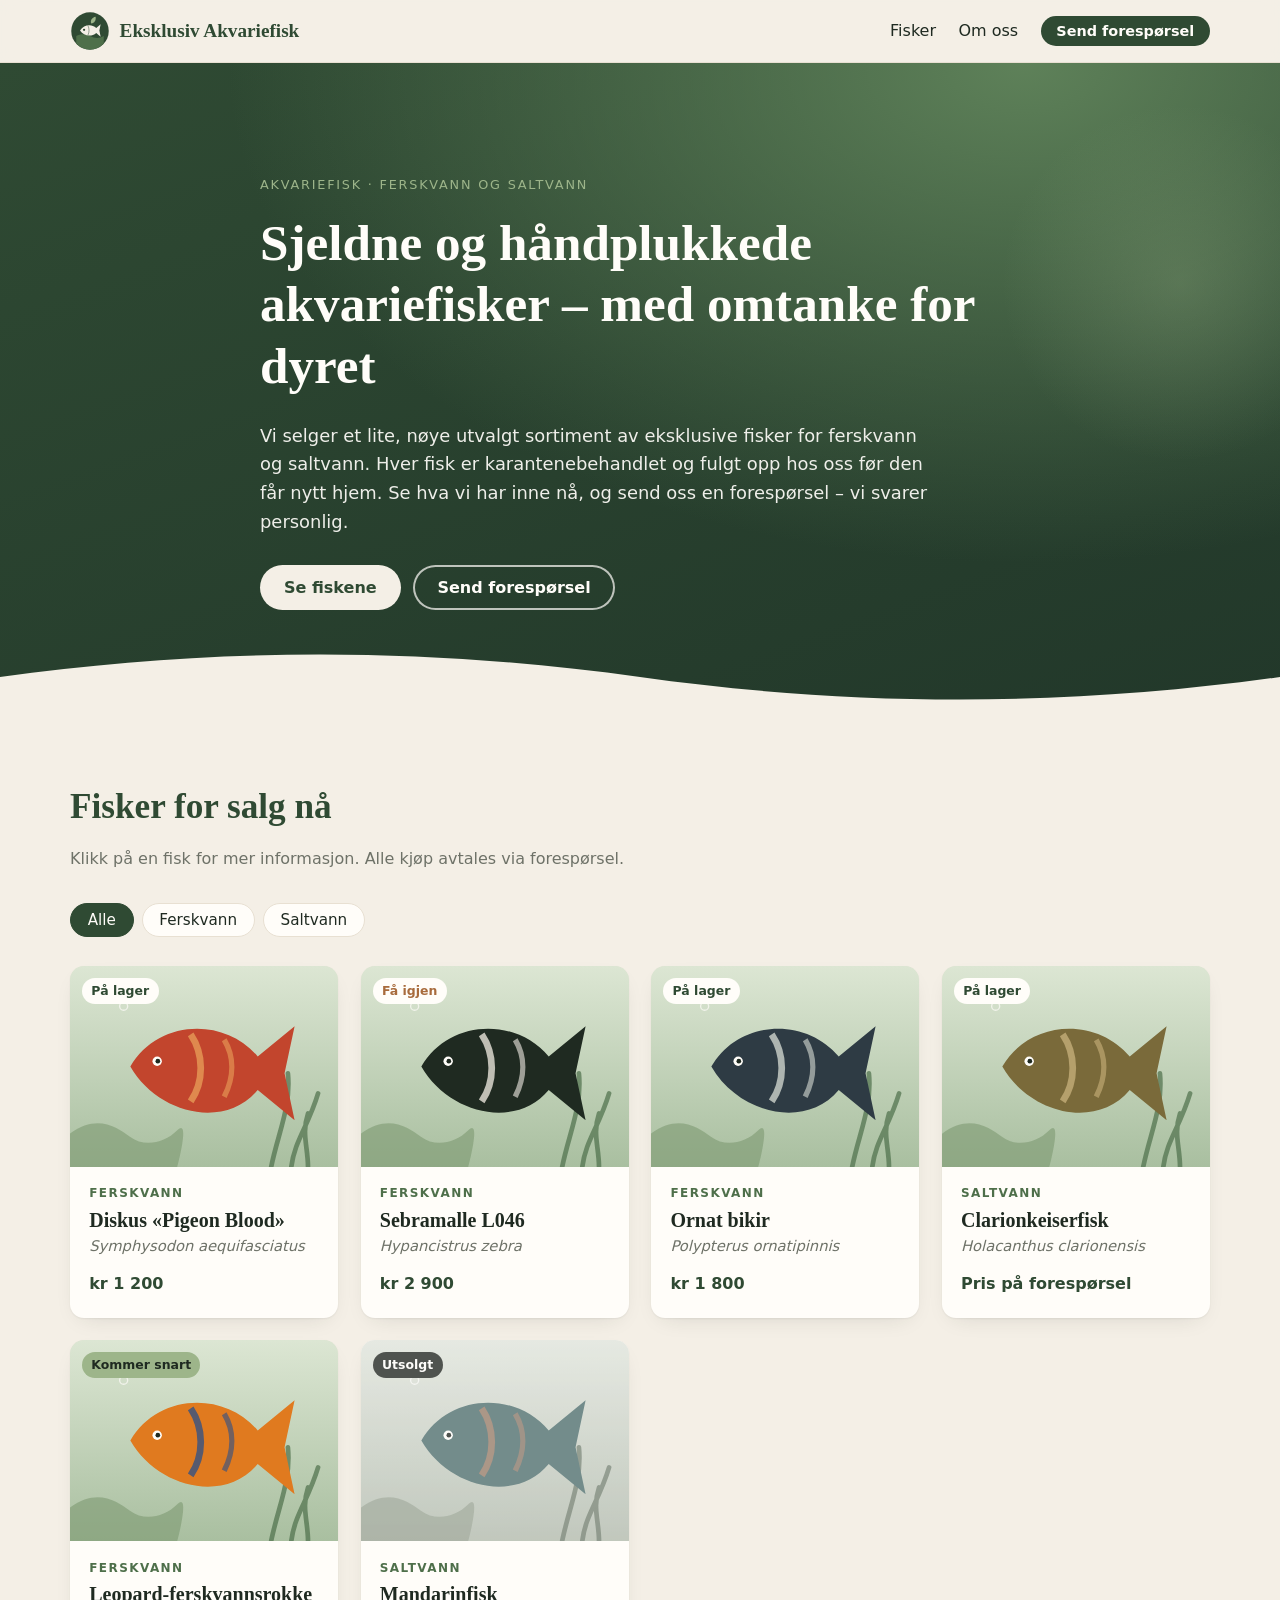
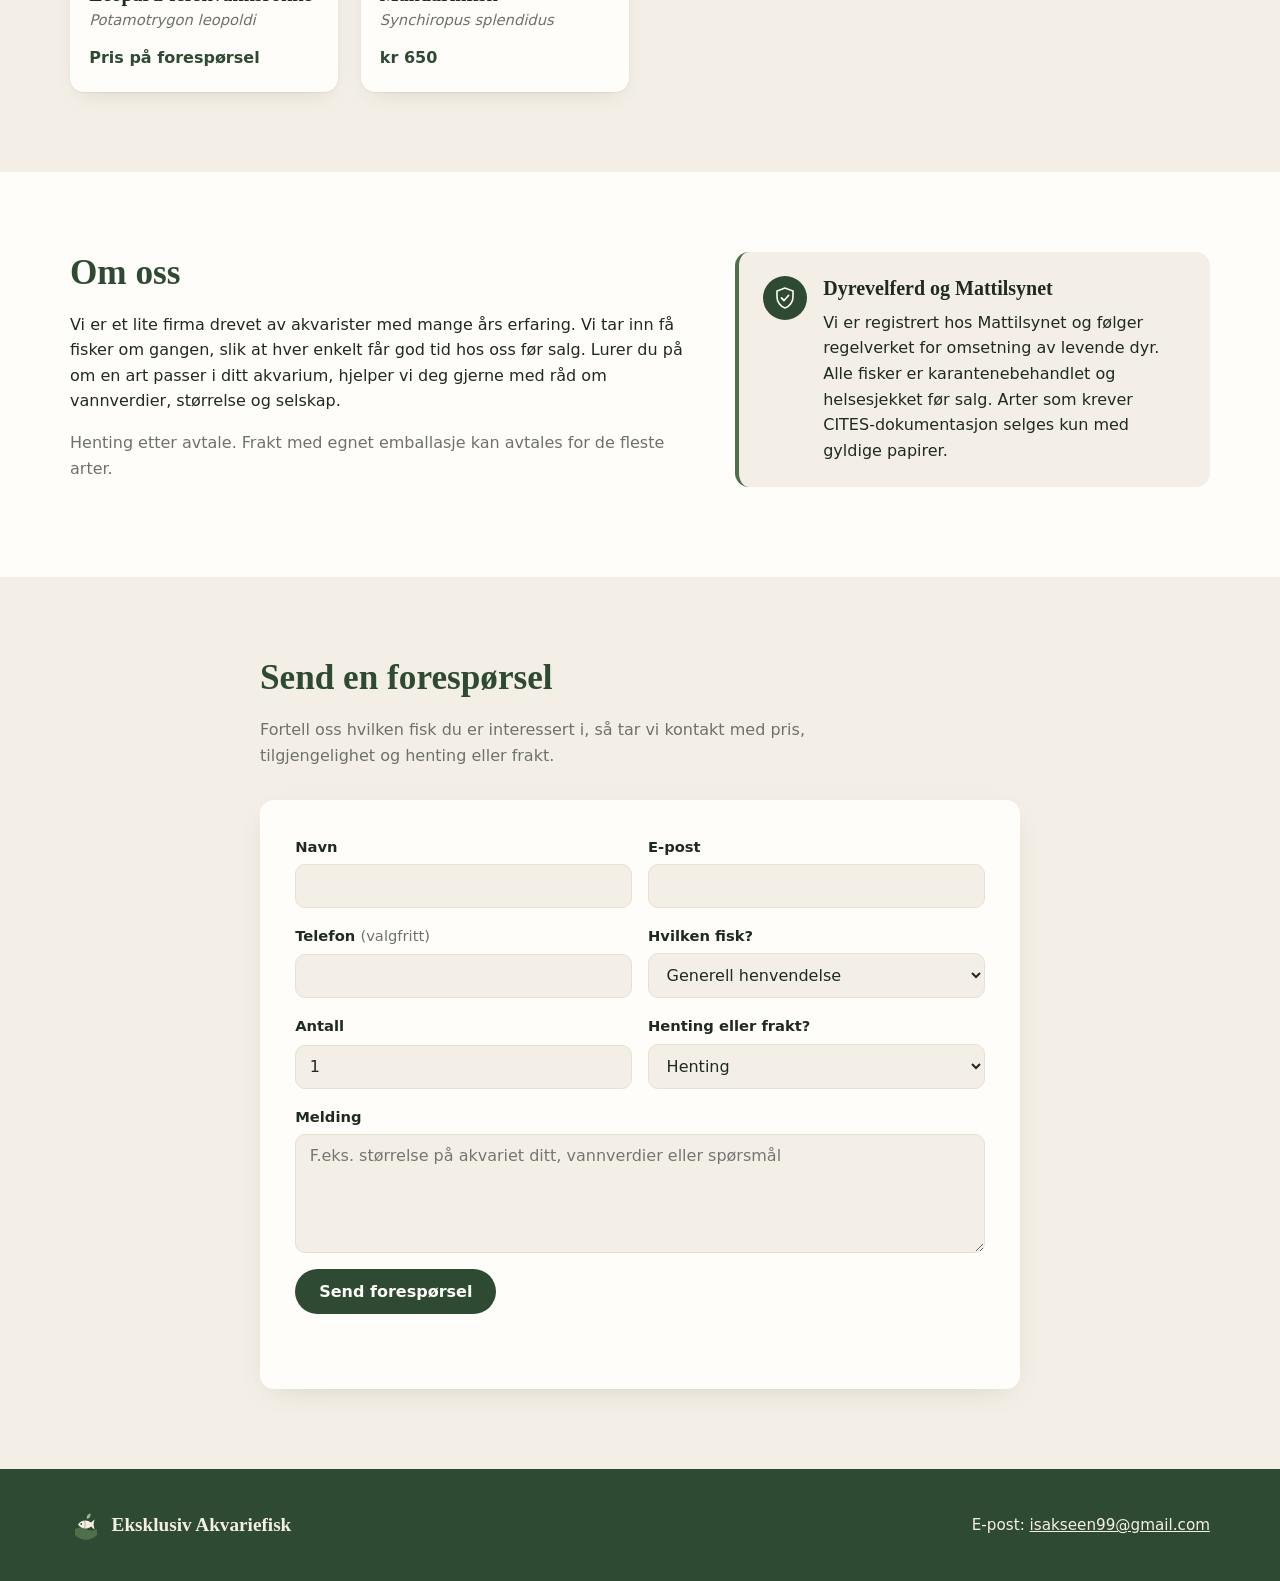
==== index.html @ a2c2660c "Add files via upload" ====
<!DOCTYPE html>
<html lang="nb">
<head>
<meta charset="utf-8">
<meta name="viewport" content="width=device-width, initial-scale=1">
<title>Eksklusiv Akvariefisk</title>
<meta name="description" content="Sjeldne og håndplukkede akvariefisker for ferskvann og saltvann. Send en forespørsel – vi svarer personlig.">
<link rel="icon" href="bilder/logo.svg" type="image/svg+xml">
<link rel="stylesheet" href="css/style.css">
</head>
<body>

<header class="topp">
  <div class="wrap topp-inner">
    <a class="merke" href="#">
      <img src="bilder/logo.svg" alt="" width="40" height="40">
      <span data-felt="butikknavn">Eksklusiv Akvariefisk</span>
    </a>
    <nav class="meny">
      <a href="#fisker">Fisker</a>
      <a href="#om">Om oss</a>
      <a href="#foresporsel" class="knapp knapp-liten"><span class="kun-stor">Send </span>forespørsel</a>
    </nav>
  </div>
</header>

<main>
  <section class="helt">
    <div class="wrap helt-inner">
      <p class="overtittel">Akvariefisk · Ferskvann og saltvann</p>
      <h1 data-felt="slagord">Sjeldne og håndplukkede akvariefisker – med omtanke for dyret</h1>
      <p class="ingress" data-felt="intro"></p>
      <div class="helt-knapper">
        <a href="#fisker" class="knapp">Se fiskene</a>
        <a href="#foresporsel" class="knapp knapp-lys">Send forespørsel</a>
      </div>
    </div>
    <svg class="bolge" viewBox="0 0 1440 80" preserveAspectRatio="none" aria-hidden="true"><path d="M0 40c240-40 480-40 720 0s480 40 720 0v40H0z"/></svg>
  </section>

  <section id="fisker" class="seksjon">
    <div class="wrap">
      <div class="seksjon-hode">
        <h2>Fisker for salg nå</h2>
        <p>Klikk på en fisk for mer informasjon. Alle kjøp avtales via forespørsel.</p>
      </div>
      <div class="filter" id="filter" role="tablist" aria-label="Filtrer etter kategori"></div>
      <div class="rutenett" id="rutenett" aria-live="polite"></div>
      <p class="tomt" id="tomt" hidden>Ingen fisker i denne kategorien akkurat nå. Send oss gjerne en forespørsel om det du ser etter.</p>
    </div>
  </section>

  <section id="om" class="seksjon seksjon-lys">
    <div class="wrap to-kol">
      <div>
        <h2>Om oss</h2>
        <p data-felt="om_oss"></p>
        <p class="levering" data-felt="levering"></p>
      </div>
      <aside class="mattilsynet">
        <div class="mattilsynet-ikon" aria-hidden="true">
          <svg viewBox="0 0 24 24"><path d="M12 2 4 5v6c0 5 3.4 9.4 8 11 4.6-1.6 8-6 8-11V5z" fill="none" stroke="currentColor" stroke-width="1.6"/><path d="m8.5 12 2.5 2.5 4.5-5" fill="none" stroke="currentColor" stroke-width="1.8" stroke-linecap="round"/></svg>
        </div>
        <div>
          <h3>Dyrevelferd og Mattilsynet</h3>
          <p data-felt="mattilsynet"></p>
        </div>
      </aside>
    </div>
  </section>

  <section id="foresporsel" class="seksjon">
    <div class="wrap skjema-wrap">
      <div class="seksjon-hode">
        <h2>Send en forespørsel</h2>
        <p>Fortell oss hvilken fisk du er interessert i, så tar vi kontakt med pris, tilgjengelighet og henting eller frakt.</p>
      </div>

      <form name="foresporsel" method="POST" action="/takk.html" data-netlify="true" netlify-honeypot="bot-felt" id="skjema" class="skjema">
        <input type="hidden" name="form-name" value="foresporsel">
        <p class="skjult"><label>Ikke fyll ut: <input name="bot-felt"></label></p>

        <div class="felt-rad">
          <label>Navn<input name="navn" required autocomplete="name"></label>
          <label>E-post<input type="email" name="epost" required autocomplete="email"></label>
        </div>
        <div class="felt-rad">
          <label><span>Telefon <span class="valgfri">(valgfritt)</span></span><input type="tel" name="telefon" autocomplete="tel"></label>
          <label>Hvilken fisk?
            <select name="fisk" id="fisk-valg">
              <option value="Generell henvendelse">Generell henvendelse</option>
            </select>
          </label>
        </div>
        <div class="felt-rad">
          <label>Antall<input type="number" name="antall" min="1" value="1"></label>
          <label>Henting eller frakt?
            <select name="levering">
              <option>Henting</option>
              <option>Frakt</option>
              <option>Usikker</option>
            </select>
          </label>
        </div>
        <label>Melding<textarea name="melding" rows="5" placeholder="F.eks. størrelse på akvariet ditt, vannverdier eller spørsmål"></textarea></label>
        <button type="submit" class="knapp">Send forespørsel</button>
        <p class="skjema-status" id="skjema-status" role="status"></p>
      </form>
    </div>
  </section>
</main>

<footer class="bunn">
  <div class="wrap bunn-inner">
    <div class="merke merke-bunn">
      <img src="bilder/logo.svg" alt="" width="32" height="32">
      <span data-felt="butikknavn">Eksklusiv Akvariefisk</span>
    </div>
    <ul class="kontakt" id="kontakt"></ul>
  </div>
</footer>

<dialog id="detalj" class="detalj" aria-labelledby="detalj-navn">
  <button class="lukk" id="lukk" aria-label="Lukk">×</button>
  <div class="detalj-bilde" id="detalj-bilde"></div>
  <div class="detalj-tekst">
    <p class="kort-kategori" id="detalj-kategori"></p>
    <h3 id="detalj-navn"></h3>
    <p class="latinsk" id="detalj-latinsk"></p>
    <p id="detalj-beskrivelse"></p>
    <dl class="fakta" id="detalj-fakta"></dl>
    <div class="detalj-bunn">
      <span class="pris" id="detalj-pris"></span>
      <button class="knapp" id="detalj-knapp">Send forespørsel om denne</button>
    </div>
  </div>
</dialog>

<script src="js/app.js"></script>
</body>
</html>
---- css/style.css ----
:root {
  --skog: #2F4A33;
  --mose: #4E6F4A;
  --lav: #9DB58A;
  --sand: #F4EFE6;
  --sand-mork: #E8E0D2;
  --stein: #6E7268;
  --leire: #A86B3C;
  --blekk: #1F2A21;
  --hvit: #FFFDF9;
  --radius: 14px;
  --serif: "Iowan Old Style", "Palatino Linotype", Palatino, Georgia, serif;
  --sans: system-ui, -apple-system, "Segoe UI", Roboto, "Helvetica Neue", Arial, sans-serif;
}

* { box-sizing: border-box; }
html { scroll-behavior: smooth; }
body { margin: 0; font-family: var(--sans); color: var(--blekk); background: var(--sand); line-height: 1.6; }
img { max-width: 100%; display: block; }
h1, h2, h3 { font-family: var(--serif); font-weight: 600; line-height: 1.2; margin: 0 0 .5em; }
h1 { font-size: clamp(2rem, 4.5vw, 3.2rem); }
h2 { font-size: clamp(1.6rem, 3vw, 2.2rem); color: var(--skog); }
h3 { font-size: 1.25rem; }
a { color: var(--skog); }
.wrap { width: min(1140px, 100% - 2.5rem); margin-inline: auto; }

/* Knapper */
.knapp { display: inline-block; background: var(--skog); color: var(--hvit); border: 0; border-radius: 999px; padding: .8em 1.5em; font: 600 1rem var(--sans); text-decoration: none; cursor: pointer; transition: background .2s, transform .2s; }
.knapp:hover { background: var(--mose); transform: translateY(-1px); }
.knapp-lys { background: transparent; color: var(--hvit); box-shadow: inset 0 0 0 2px rgba(255,253,249,.7); }
.knapp-lys:hover { background: rgba(255,255,255,.12); }
.knapp-liten { padding: .5em 1.1em; font-size: .9rem; }

/* Topp */
.topp { position: sticky; top: 0; z-index: 10; background: rgba(244,239,230,.92); backdrop-filter: blur(8px); border-bottom: 1px solid var(--sand-mork); }
.topp-inner { display: flex; align-items: center; justify-content: space-between; gap: 1rem; padding-block: .7rem; }
.merke { display: flex; align-items: center; gap: .6rem; text-decoration: none; font-family: var(--serif); font-size: 1.2rem; font-weight: 600; color: var(--skog); }
.meny { display: flex; align-items: center; gap: 1.4rem; }
.meny a:not(.knapp) { text-decoration: none; color: var(--blekk); font-weight: 500; }
.meny a:not(.knapp):hover { color: var(--mose); }
@media (max-width: 640px) { .meny a:not(.knapp) { display: none; } .merke span { font-size: 1rem; white-space: nowrap; } .meny .knapp { white-space: nowrap; } .kun-stor { display: none; } .meny .knapp::first-letter { text-transform: uppercase; } }
@media (max-width: 380px) { .merke img { width: 32px; height: 32px; } .merke span { font-size: .92rem; } }

/* Helt */
.helt { position: relative; background: radial-gradient(ellipse at 80% 0%, #5E8159 0%, transparent 55%), linear-gradient(160deg, var(--skog), #22382A); color: var(--hvit); padding: clamp(4rem, 10vw, 7rem) 0 6rem; overflow: hidden; }
.helt::after { content: ""; position: absolute; right: -80px; top: 40px; width: 360px; height: 360px; border-radius: 50%; background: radial-gradient(circle, rgba(157,181,138,.25), transparent 70%); }
.helt-inner { position: relative; z-index: 1; max-width: 760px; }
.overtittel { text-transform: uppercase; letter-spacing: .14em; font-size: .8rem; color: var(--lav); margin: 0 0 1rem; }
.ingress { font-size: 1.12rem; opacity: .92; max-width: 60ch; }
.helt-knapper { display: flex; flex-wrap: wrap; gap: .8rem; margin-top: 1.8rem; }
.helt .knapp:not(.knapp-lys) { background: var(--sand); color: var(--skog); }
.helt .knapp:not(.knapp-lys):hover { background: var(--hvit); }
.bolge { position: absolute; bottom: -1px; left: 0; width: 100%; height: 60px; fill: var(--sand); }

/* Seksjoner */
.seksjon { padding: clamp(3rem, 7vw, 5rem) 0; }
.seksjon-lys { background: var(--hvit); }
.seksjon-hode { max-width: 640px; margin-bottom: 2rem; }
.seksjon-hode p { color: var(--stein); margin: 0; }

/* Filter */
.filter { display: flex; flex-wrap: wrap; gap: .5rem; margin-bottom: 1.8rem; }
.filter button { border: 1px solid var(--sand-mork); background: var(--hvit); color: var(--blekk); padding: .45em 1.1em; border-radius: 999px; font: 500 .95rem var(--sans); cursor: pointer; }
.filter button[aria-selected="true"] { background: var(--skog); color: var(--hvit); border-color: var(--skog); }

/* Kort */
.rutenett { display: grid; grid-template-columns: repeat(auto-fill, minmax(260px, 1fr)); gap: 1.4rem; }
.kort { background: var(--hvit); border-radius: var(--radius); overflow: hidden; box-shadow: 0 1px 2px rgba(31,42,33,.06), 0 8px 24px -12px rgba(31,42,33,.18); cursor: pointer; display: flex; flex-direction: column; transition: transform .2s, box-shadow .2s; text-align: left; border: 0; padding: 0; font: inherit; color: inherit; }
.kort:hover, .kort:focus-visible { transform: translateY(-3px); box-shadow: 0 2px 4px rgba(31,42,33,.08), 0 16px 32px -14px rgba(31,42,33,.28); }
.kort:focus-visible { outline: 3px solid var(--lav); }
.kort-bilde { position: relative; aspect-ratio: 4/3; background: var(--sand-mork); overflow: hidden; }
.kort-bilde img, .kort-bilde svg { width: 100%; height: 100%; object-fit: cover; }
.status { position: absolute; top: .75rem; left: .75rem; background: var(--hvit); color: var(--skog); font-size: .78rem; font-weight: 600; padding: .25em .75em; border-radius: 999px; }
.status-fa { color: var(--leire); }
.status-utsolgt { background: var(--blekk); color: var(--hvit); }
.status-kommer { background: var(--lav); color: var(--blekk); }
.kort-tekst { padding: 1.1rem 1.2rem 1.3rem; display: flex; flex-direction: column; gap: .15rem; flex: 1; }
.kort-kategori { font-size: .75rem; text-transform: uppercase; letter-spacing: .12em; color: var(--mose); margin: 0; font-weight: 600; }
.kort h3 { margin: .1rem 0 0; }
.latinsk { font-style: italic; color: var(--stein); margin: 0; font-size: .92rem; }
.pris { font-weight: 700; color: var(--skog); margin-top: auto; padding-top: .7rem; }
.kort.utsolgt .kort-bilde { filter: grayscale(.6); opacity: .8; }
.tomt { color: var(--stein); }

/* Om */
.to-kol { display: grid; grid-template-columns: 1.3fr 1fr; gap: 3rem; align-items: start; }
@media (max-width: 800px) { .to-kol { grid-template-columns: 1fr; gap: 2rem; } }
.levering { color: var(--stein); }
.mattilsynet { display: flex; gap: 1rem; background: var(--sand); border-radius: var(--radius); padding: 1.5rem; border-left: 4px solid var(--mose); }
.mattilsynet-ikon { flex: none; width: 44px; height: 44px; border-radius: 50%; background: var(--skog); color: var(--hvit); display: grid; place-items: center; }
.mattilsynet-ikon svg { width: 24px; height: 24px; }
.mattilsynet p { margin: 0; }

/* Skjema */
.skjema-wrap { max-width: 760px; }
.skjema { background: var(--hvit); padding: clamp(1.4rem, 4vw, 2.2rem); border-radius: var(--radius); box-shadow: 0 8px 30px -16px rgba(31,42,33,.25); display: grid; gap: 1rem; }
.felt-rad { display: grid; grid-template-columns: 1fr 1fr; gap: 1rem; }
@media (max-width: 600px) { .felt-rad { grid-template-columns: 1fr; } }
.skjema label { display: grid; gap: .35rem; font-weight: 600; font-size: .92rem; }
.valgfri { font-weight: 400; color: var(--stein); }
.skjema input, .skjema select, .skjema textarea { font: 400 1rem var(--sans); padding: .7em .85em; border: 1px solid var(--sand-mork); border-radius: 10px; background: var(--sand); color: var(--blekk); width: 100%; }
.skjema input:focus, .skjema select:focus, .skjema textarea:focus { outline: 2px solid var(--lav); border-color: var(--mose); background: var(--hvit); }
.skjema .knapp { justify-self: start; }
.skjema-status { margin: 0; font-weight: 600; min-height: 1.5em; }
.skjema-status.ok { color: var(--mose); }
.skjema-status.feil { color: #A33A2A; }
.skjult { position: absolute; left: -9999px; }

/* Bunn */
.bunn { background: var(--skog); color: var(--sand); padding: 2.5rem 0; }
.bunn-inner { display: flex; flex-wrap: wrap; justify-content: space-between; gap: 1.5rem; align-items: center; }
.merke-bunn { color: var(--sand); }
.kontakt { list-style: none; margin: 0; padding: 0; display: flex; flex-wrap: wrap; gap: .4rem 1.6rem; font-size: .95rem; }
.kontakt a { color: var(--sand); }

/* Detalj */
.detalj { border: 0; border-radius: var(--radius); padding: 0; width: min(860px, 100% - 2rem); max-height: 90vh; background: var(--hvit); color: var(--blekk); box-shadow: 0 30px 80px -20px rgba(0,0,0,.45); }
.detalj[open] { display: grid; grid-template-columns: 1fr 1fr; }
.detalj::backdrop { background: rgba(31,42,33,.55); backdrop-filter: blur(3px); }
@media (max-width: 720px) { .detalj[open] { grid-template-columns: 1fr; overflow-y: auto; } }
.detalj-bilde { background: linear-gradient(#DCE6D3, #A9BFA0); min-height: 280px; display: flex; align-items: center; }
.detalj-bilde img, .detalj-bilde svg { width: 100%; height: 100%; object-fit: cover; }
.detalj-tekst { padding: 2rem 1.8rem; overflow-y: auto; }
.lukk { position: absolute; top: .6rem; right: .8rem; background: var(--hvit); border: 0; width: 36px; height: 36px; border-radius: 50%; font-size: 1.5rem; line-height: 1; cursor: pointer; color: var(--blekk); z-index: 2; box-shadow: 0 2px 8px rgba(0,0,0,.15); }
.fakta { display: grid; grid-template-columns: auto 1fr; gap: .35rem 1rem; margin: 1.2rem 0; font-size: .95rem; }
.fakta dt { color: var(--stein); }
.fakta dd { margin: 0; font-weight: 500; }
.detalj-bunn { display: flex; flex-wrap: wrap; align-items: center; justify-content: space-between; gap: 1rem; border-top: 1px solid var(--sand-mork); padding-top: 1.2rem; }
.detalj-bunn .pris { padding: 0; font-size: 1.2rem; }
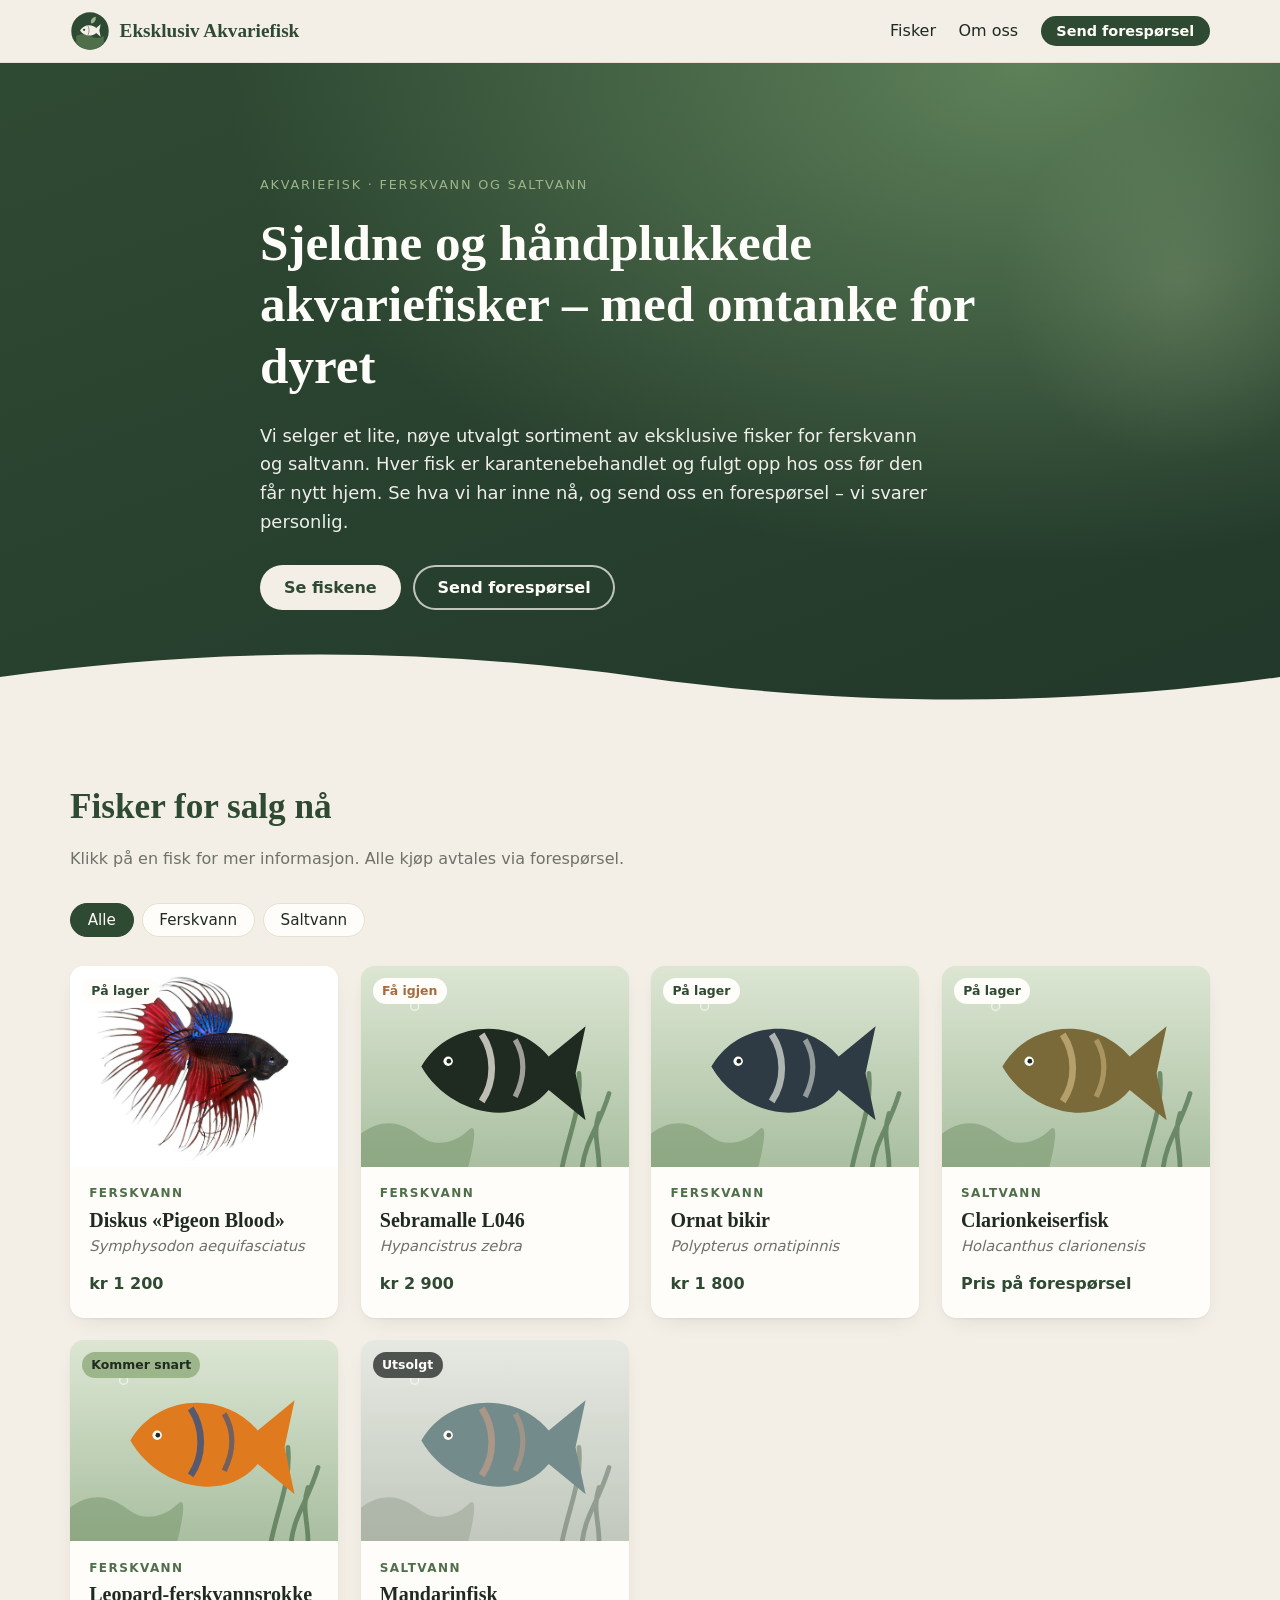
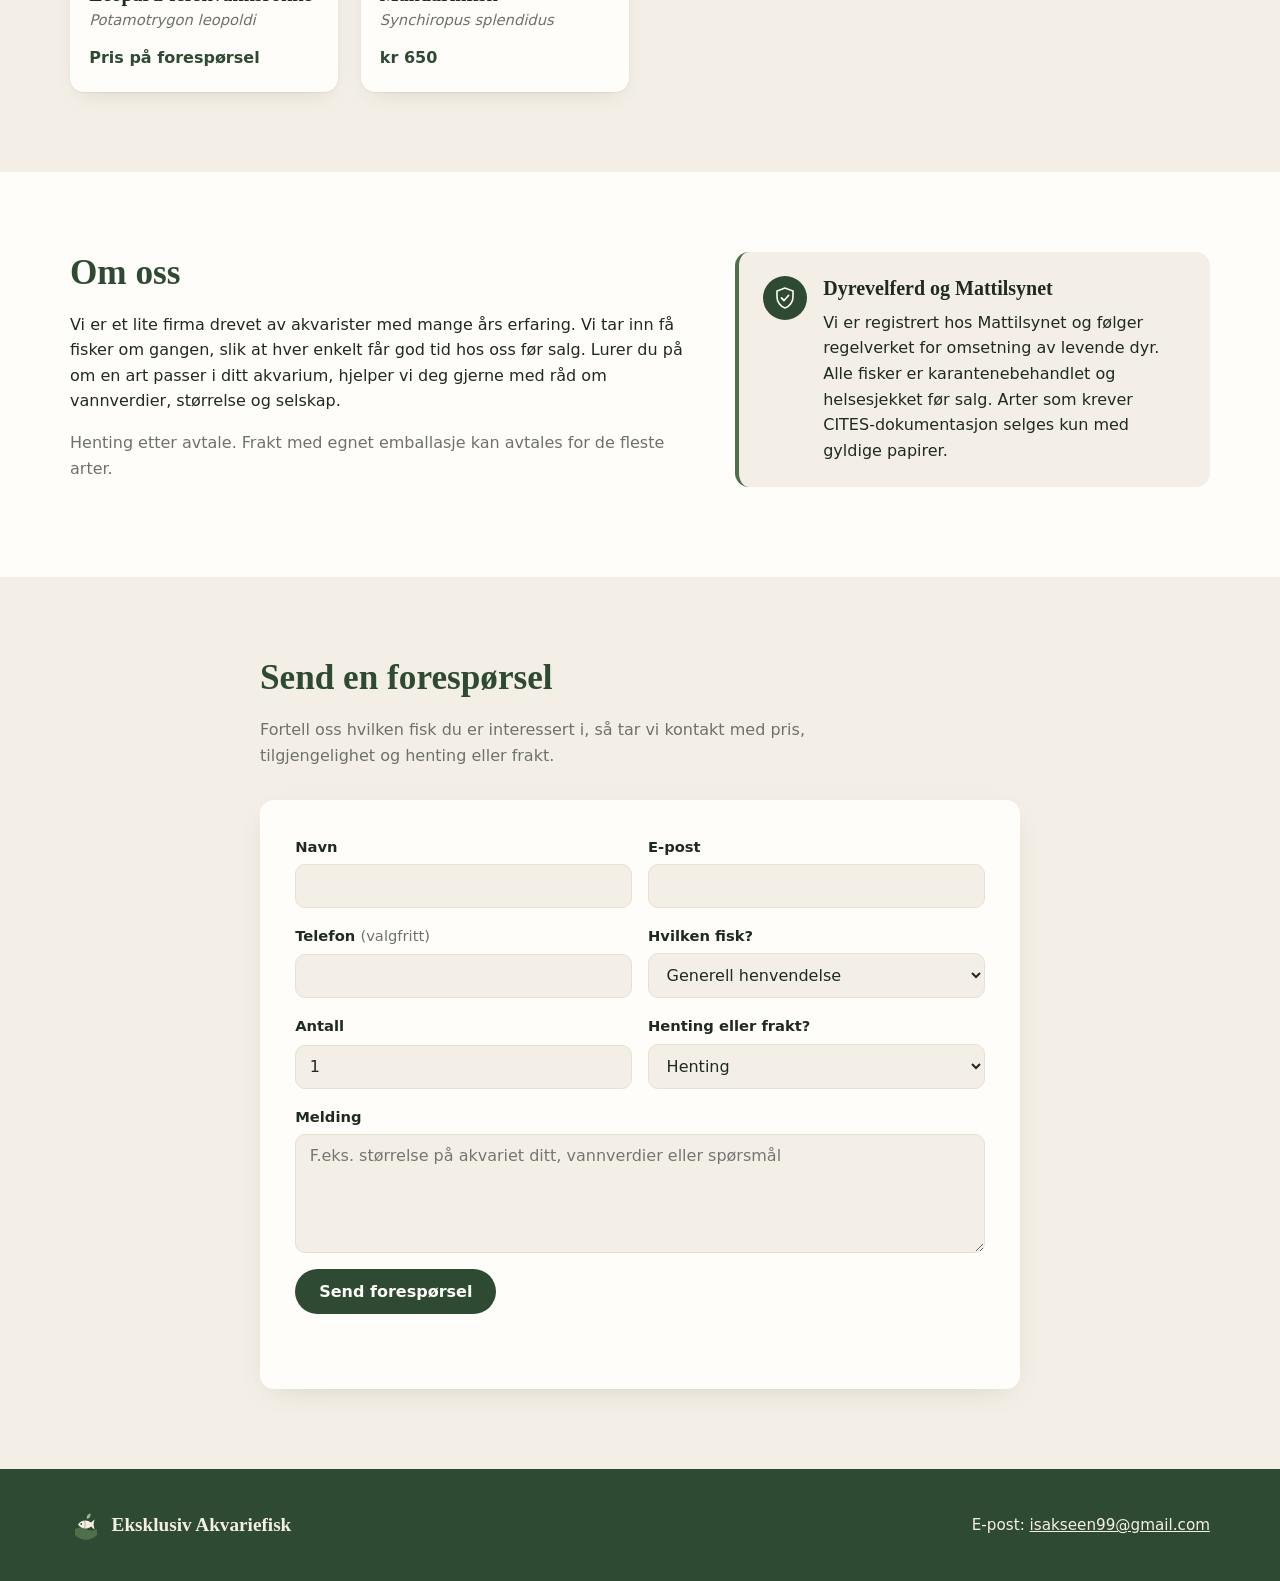
==== commit 65040560: "Add files via upload" ====
--- a/index.html
+++ b/index.html
@@ -3,7 +3,7 @@
 <head>
 <meta charset="utf-8">
 <meta name="viewport" content="width=device-width, initial-scale=1">
-<title>Eksklusiv Akvariefisk</title>
+<title>FINORA – eksklusive akvariefisker</title>
 <meta name="description" content="Sjeldne og håndplukkede akvariefisker for ferskvann og saltvann. Send en forespørsel – vi svarer personlig.">
 <link rel="icon" href="bilder/logo.svg" type="image/svg+xml">
 <link rel="stylesheet" href="css/style.css">
@@ -14,7 +14,7 @@
   <div class="wrap topp-inner">
     <a class="merke" href="#">
       <img src="bilder/logo.svg" alt="" width="40" height="40">
-      <span data-felt="butikknavn">Eksklusiv Akvariefisk</span>
+      <span data-felt="butikknavn">FINORA</span>
     </a>
     <nav class="meny">
       <a href="#fisker">Fisker</a>
@@ -114,7 +114,7 @@
   <div class="wrap bunn-inner">
     <div class="merke merke-bunn">
       <img src="bilder/logo.svg" alt="" width="32" height="32">
-      <span data-felt="butikknavn">Eksklusiv Akvariefisk</span>
+      <span data-felt="butikknavn">FINORA</span>
     </div>
     <ul class="kontakt" id="kontakt"></ul>
   </div>
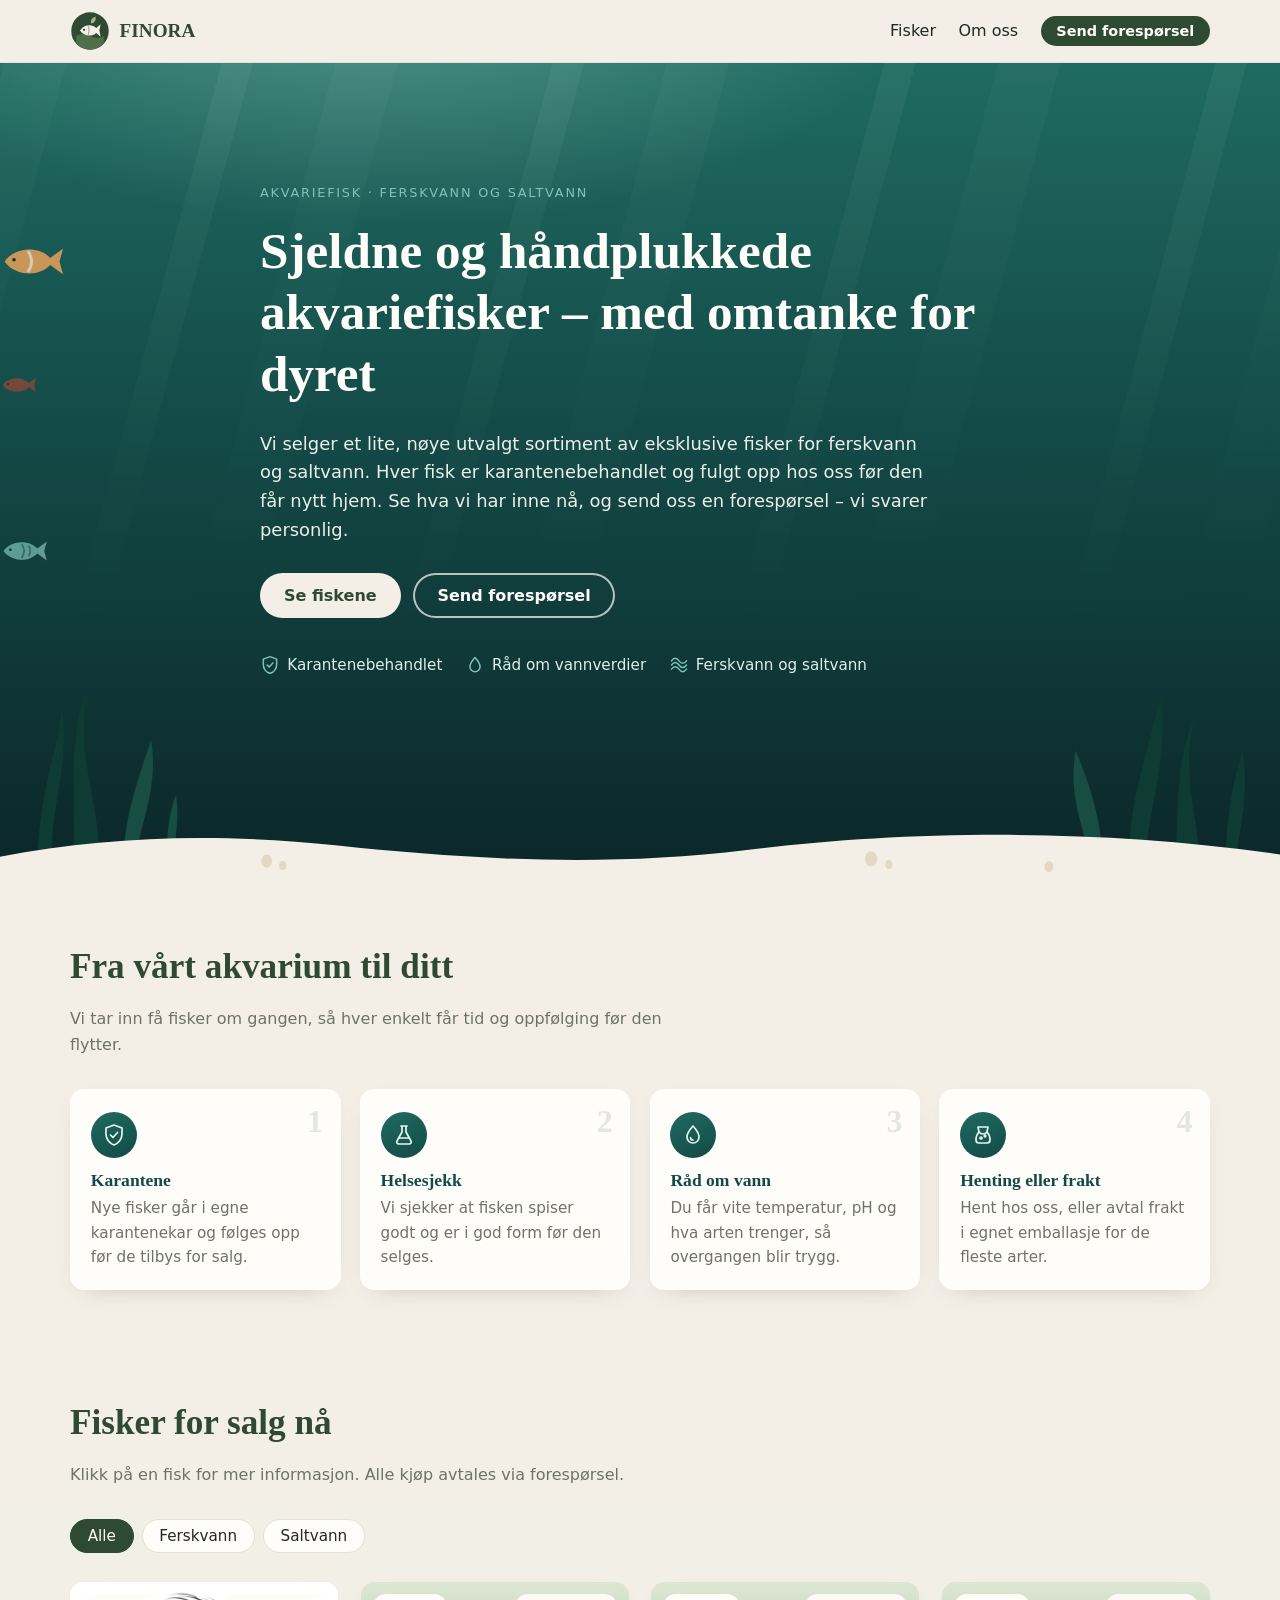
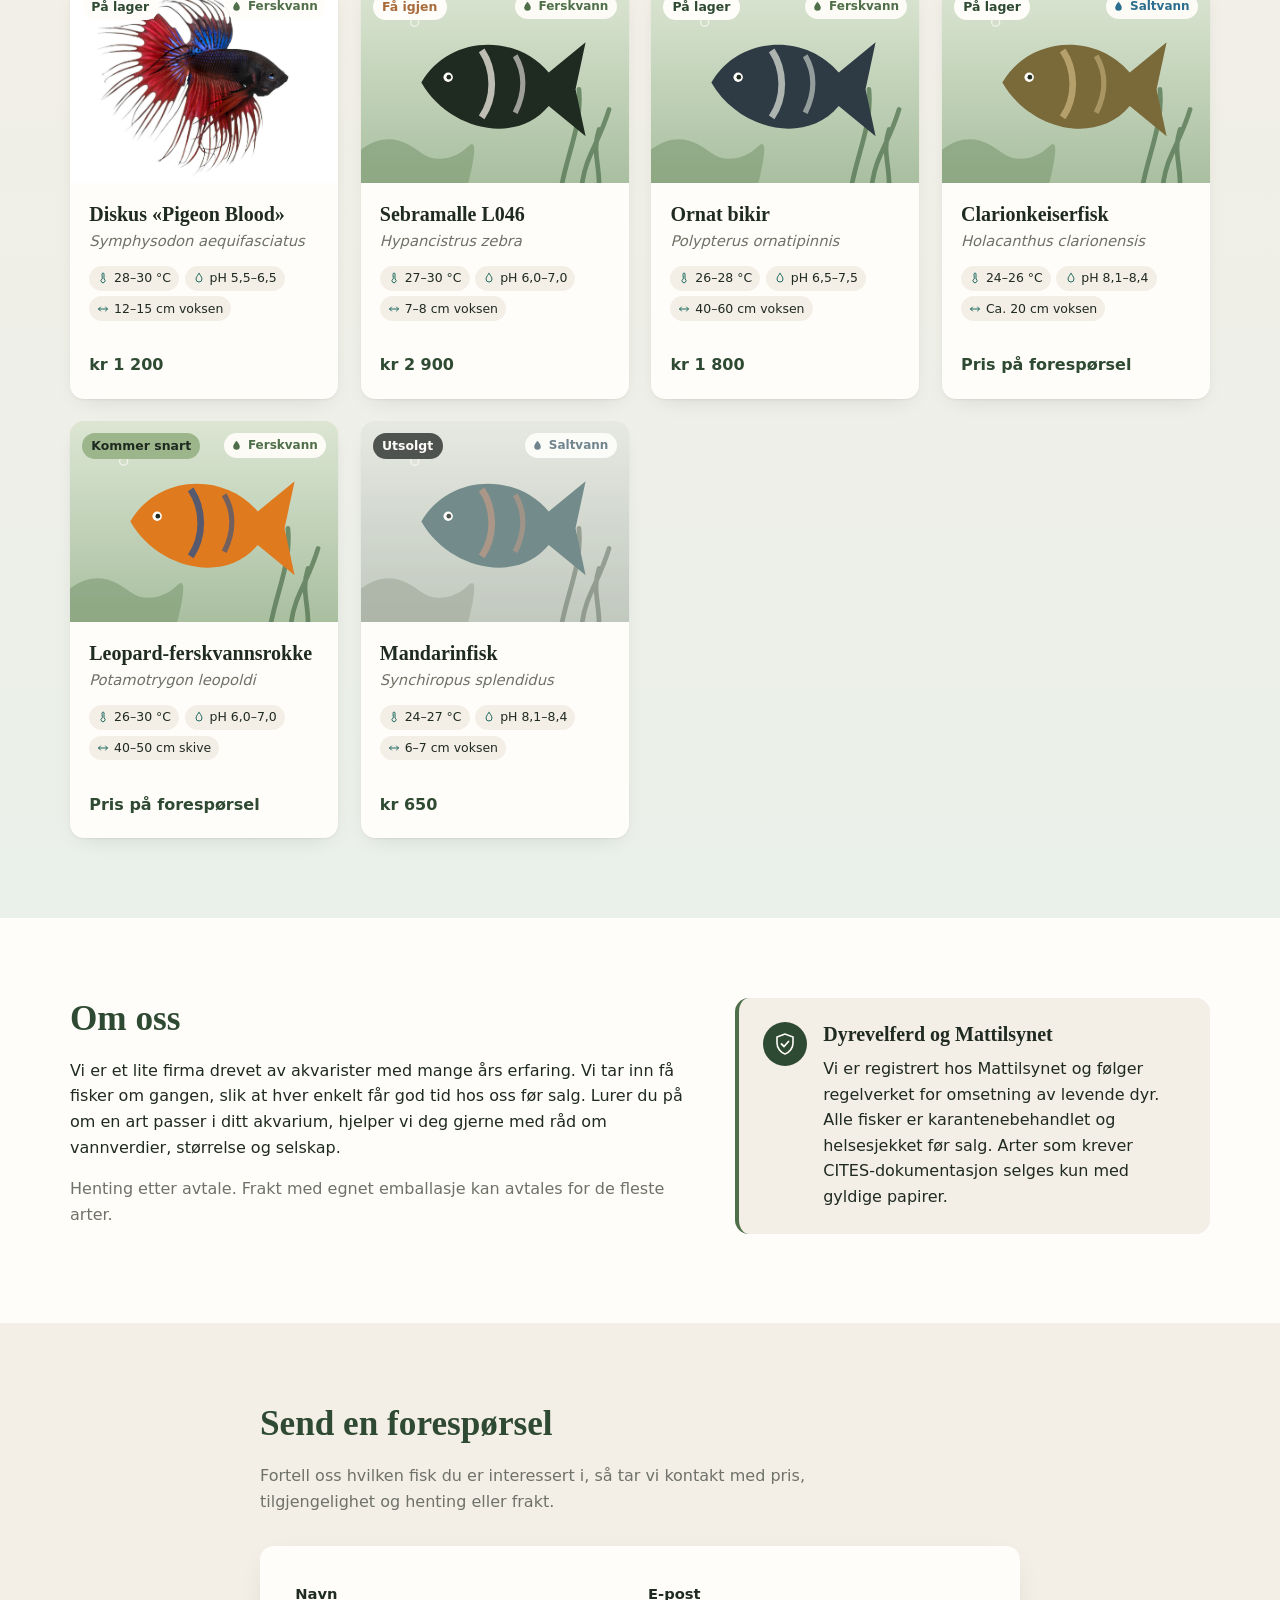
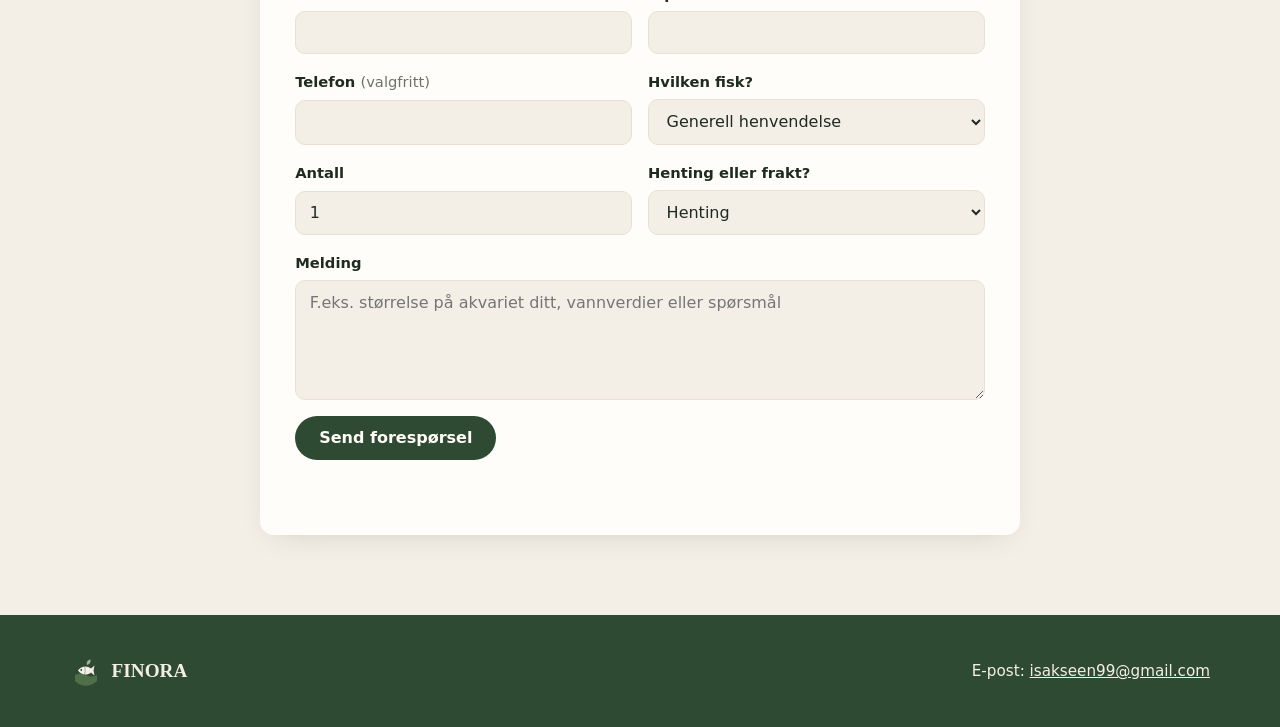
==== commit f5d59d53: "Add files via upload" ====
--- a/index.html
+++ b/index.html
@@ -7,6 +7,7 @@
 <meta name="description" content="Sjeldne og håndplukkede akvariefisker for ferskvann og saltvann. Send en forespørsel – vi svarer personlig.">
 <link rel="icon" href="bilder/logo.svg" type="image/svg+xml">
 <link rel="stylesheet" href="css/style.css">
+<link rel="stylesheet" href="css/akvarie.css">
 </head>
 <body>
 
@@ -25,7 +26,13 @@
 </header>
 
 <main>
-  <section class="helt">
+  <section class="helt helt-akvarie">
+    <div class="lys" aria-hidden="true"></div>
+    <div class="bobler" aria-hidden="true"><i></i><i></i><i></i><i></i><i></i><i></i><i></i><i></i><i></i><i></i></div>
+    <svg class="svommer svommer-1" viewBox="0 0 120 60" aria-hidden="true"><path d="M8 30C24 6 66 2 86 24l22-16-6 22 6 22-22-16C66 58 24 54 8 30z" fill="#E9A15A"/><path d="M48 12c8 12 8 24 0 36" stroke="#F4EFE6" stroke-width="5" fill="none" opacity=".8"/><circle cx="24" cy="27" r="3" fill="#0B2628"/></svg>
+    <svg class="svommer svommer-2" viewBox="0 0 120 60" aria-hidden="true"><path d="M8 30C24 6 66 2 86 24l22-16-6 22 6 22-22-16C66 58 24 54 8 30z" fill="#7FC4B8"/><path d="M50 14c7 10 7 22 0 32M66 18c5 8 5 16 0 24" stroke="#0F3A3D" stroke-width="4" fill="none" opacity=".5"/><circle cx="24" cy="27" r="3" fill="#0B2628"/></svg>
+    <svg class="svommer svommer-3" viewBox="0 0 120 60" aria-hidden="true"><path d="M8 30C24 6 66 2 86 24l22-16-6 22 6 22-22-16C66 58 24 54 8 30z" fill="#C2452D"/><circle cx="24" cy="27" r="3" fill="#0B2628"/></svg>
+
     <div class="wrap helt-inner">
       <p class="overtittel">Akvariefisk · Ferskvann og saltvann</p>
       <h1 data-felt="slagord">Sjeldne og håndplukkede akvariefisker – med omtanke for dyret</h1>
@@ -34,8 +41,60 @@
         <a href="#fisker" class="knapp">Se fiskene</a>
         <a href="#foresporsel" class="knapp knapp-lys">Send forespørsel</a>
       </div>
-    </div>
-    <svg class="bolge" viewBox="0 0 1440 80" preserveAspectRatio="none" aria-hidden="true"><path d="M0 40c240-40 480-40 720 0s480 40 720 0v40H0z"/></svg>
+      <ul class="tillit">
+        <li><svg viewBox="0 0 24 24" aria-hidden="true"><path d="M12 2 4 5v6c0 5 3.4 9.4 8 11 4.6-1.6 8-6 8-11V5z"/><path d="m8.5 12 2.5 2.5 4.5-5"/></svg>Karantenebehandlet</li>
+        <li><svg viewBox="0 0 24 24" aria-hidden="true"><path d="M12 3s6 6.5 6 11a6 6 0 0 1-12 0c0-4.5 6-11 6-11z"/></svg>Råd om vannverdier</li>
+        <li><svg viewBox="0 0 24 24" aria-hidden="true"><path d="M3 12c3-4 6-4 9 0s6 4 9 0"/><path d="M3 17c3-4 6-4 9 0s6 4 9 0"/><path d="M3 7c3-4 6-4 9 0s6 4 9 0"/></svg>Ferskvann og saltvann</li>
+      </ul>
+    </div>
+
+    <svg class="bunn-planter" viewBox="0 0 1440 220" preserveAspectRatio="none" aria-hidden="true">
+      <g class="plante-svai" fill="#0E3B33">
+        <path d="M60 220C50 160 80 120 70 60c-4 40-30 80-28 160z"/>
+        <path d="M110 220c10-70-30-110-10-180-30 60-10 120-20 180z"/>
+        <path d="M1290 220c-6-60 26-100 16-170-14 50-40 100-36 170z"/>
+        <path d="M1350 220c4-50-24-90-6-150-26 46-16 100-24 150z"/>
+        <path d="M1390 220c-2-40 18-70 8-120-14 36-22 80-18 120z"/>
+      </g>
+      <g fill="#174D42">
+        <path d="M150 220c2-50 30-80 20-130-16 40-36 80-30 130z"/>
+        <path d="M1230 220c-4-44-30-70-20-120 18 34 34 74 30 120z"/>
+        <path d="M200 220c-10-30 4-50-2-80-12 26-12 54-6 80z"/>
+      </g>
+      <path d="M0 196c120-18 240-22 380-10s300 20 460 4 380-22 600 4v26H0z" fill="#F4EFE6"/>
+      <g fill="#E3D8C3"><circle cx="300" cy="200" r="6"/><circle cx="318" cy="204" r="4"/><circle cx="980" cy="198" r="7"/><circle cx="1000" cy="203" r="4"/><circle cx="1180" cy="205" r="5"/></g>
+    </svg>
+  </section>
+
+  <section class="omsorg" aria-labelledby="omsorg-tittel">
+    <div class="wrap">
+      <div class="seksjon-hode">
+        <h2 id="omsorg-tittel">Fra vårt akvarium til ditt</h2>
+        <p>Vi tar inn få fisker om gangen, så hver enkelt får tid og oppfølging før den flytter.</p>
+      </div>
+      <ol class="omsorg-steg">
+        <li>
+          <span class="ikon"><svg viewBox="0 0 24 24"><path d="M12 2 4 5v6c0 5 3.4 9.4 8 11 4.6-1.6 8-6 8-11V5z"/><path d="m8.5 12 2.5 2.5 4.5-5"/></svg></span>
+          <h3>Karantene</h3>
+          <p>Nye fisker går i egne karantenekar og følges opp før de tilbys for salg.</p>
+        </li>
+        <li>
+          <span class="ikon"><svg viewBox="0 0 24 24"><path d="M9 3h6M10 3v6l-5 9a2 2 0 0 0 1.8 3h10.4a2 2 0 0 0 1.8-3l-5-9V3"/><path d="M7.5 15h9"/></svg></span>
+          <h3>Helsesjekk</h3>
+          <p>Vi sjekker at fisken spiser godt og er i god form før den selges.</p>
+        </li>
+        <li>
+          <span class="ikon"><svg viewBox="0 0 24 24"><path d="M12 3s6 6.5 6 11a6 6 0 0 1-12 0c0-4.5 6-11 6-11z"/><path d="M9.5 14.5a2.5 2.5 0 0 0 2.5 2.5"/></svg></span>
+          <h3>Råd om vann</h3>
+          <p>Du får vite temperatur, pH og hva arten trenger, så overgangen blir trygg.</p>
+        </li>
+        <li>
+          <span class="ikon"><svg viewBox="0 0 24 24"><path d="M7 4h10l-1 5a5 5 0 0 1-8 0z"/><path d="M8 9c-2 2-3 5-3 8a3 3 0 0 0 3 3h8a3 3 0 0 0 3-3c0-3-1-6-3-8"/><circle cx="10" cy="15" r="1"/><circle cx="14" cy="13" r=".8"/></svg></span>
+          <h3>Henting eller frakt</h3>
+          <p>Hent hos oss, eller avtal frakt i egnet emballasje for de fleste arter.</p>
+        </li>
+      </ol>
+    </div>
   </section>
 
   <section id="fisker" class="seksjon">
--- a/css/akvarie.css
+++ b/css/akvarie.css
@@ -0,0 +1,122 @@
+/* Akvarietema – legges oppå style.css */
+:root {
+  --vann-dyp: #0B2628;
+  --vann: #134A47;
+  --vann-lys: #1F6A61;
+  --turkis: #7FC4B8;
+  --saltvann: #2C6E8F;
+}
+
+/* ---------- Undervanns-toppfelt ---------- */
+.helt-akvarie {
+  background:
+    radial-gradient(ellipse 70% 50% at 30% -10%, rgba(180, 230, 215, .35), transparent 60%),
+    linear-gradient(180deg, var(--vann-lys) 0%, var(--vann) 45%, var(--vann-dyp) 100%);
+  padding: clamp(4.5rem, 10vw, 7.5rem) 0 clamp(9rem, 16vw, 13rem);
+  isolation: isolate;
+}
+.helt-akvarie::after { display: none; }
+
+/* Lysstråler fra overflaten */
+.lys {
+  position: absolute; inset: -20% -10% 0; z-index: -1; pointer-events: none;
+  background: repeating-linear-gradient(105deg,
+    transparent 0 60px, rgba(220, 255, 240, .07) 60px 90px, transparent 90px 170px,
+    rgba(220, 255, 240, .045) 170px 230px, transparent 230px 320px);
+  mask-image: linear-gradient(180deg, #000 0%, transparent 75%);
+  -webkit-mask-image: linear-gradient(180deg, #000 0%, transparent 75%);
+  animation: lys-svai 14s ease-in-out infinite alternate;
+}
+@keyframes lys-svai { from { transform: translateX(-30px) skewX(-3deg); } to { transform: translateX(30px) skewX(3deg); } }
+
+/* Bobler */
+.bobler { position: absolute; inset: 0; z-index: -1; pointer-events: none; overflow: hidden; }
+.bobler i {
+  position: absolute; bottom: -20px; width: 10px; height: 10px; border-radius: 50%;
+  border: 1.5px solid rgba(230, 255, 248, .55); background: rgba(230, 255, 248, .08);
+  animation: boble 11s linear infinite;
+}
+.bobler i:nth-child(1)  { left: 6%;  animation-delay: 0s;   width: 8px;  height: 8px; }
+.bobler i:nth-child(2)  { left: 12%; animation-delay: 3s;   width: 14px; height: 14px; animation-duration: 13s; }
+.bobler i:nth-child(3)  { left: 22%; animation-delay: 6s; }
+.bobler i:nth-child(4)  { left: 48%; animation-delay: 1.5s; width: 6px;  height: 6px; animation-duration: 9s; }
+.bobler i:nth-child(5)  { left: 63%; animation-delay: 4s;   width: 12px; height: 12px; }
+.bobler i:nth-child(6)  { left: 74%; animation-delay: 8s;   width: 7px;  height: 7px; animation-duration: 10s; }
+.bobler i:nth-child(7)  { left: 82%; animation-delay: 2s;   width: 16px; height: 16px; animation-duration: 15s; }
+.bobler i:nth-child(8)  { left: 88%; animation-delay: 5.5s; }
+.bobler i:nth-child(9)  { left: 93%; animation-delay: 9s;   width: 6px;  height: 6px; }
+.bobler i:nth-child(10) { left: 36%; animation-delay: 7s;   width: 9px;  height: 9px; animation-duration: 12s; }
+@keyframes boble {
+  0%   { transform: translate(0, 0); opacity: 0; }
+  10%  { opacity: 1; }
+  50%  { transform: translate(12px, -55vh); }
+  100% { transform: translate(-6px, -110vh); opacity: 0; }
+}
+
+/* Svømmende fisker */
+.svommer { position: absolute; z-index: -1; pointer-events: none; opacity: .85; }
+.svommer-1 { width: 70px; top: 22%; animation: svom-venstre 38s linear infinite; }
+.svommer-2 { width: 52px; top: 58%; animation: svom-venstre 30s linear infinite; animation-delay: -12s; opacity: .7; }
+.svommer-3 { width: 40px; top: 38%; animation: svom-hoyre 46s linear infinite; animation-delay: -20s; opacity: .55; }
+@keyframes svom-venstre {
+  0%   { left: 105%; transform: translateY(0); }
+  50%  { transform: translateY(-14px); }
+  100% { left: -10%; transform: translateY(0); }
+}
+@keyframes svom-hoyre {
+  0%   { left: -10%; transform: scaleX(-1) translateY(0); }
+  50%  { transform: scaleX(-1) translateY(10px); }
+  100% { left: 105%; transform: scaleX(-1) translateY(0); }
+}
+
+/* Planter og sandbunn */
+.bunn-planter { position: absolute; left: 0; bottom: -1px; width: 100%; height: clamp(140px, 19vw, 270px); z-index: 0; pointer-events: none; }
+.plante-svai { transform-origin: bottom; animation: plante 7s ease-in-out infinite alternate; }
+@keyframes plante { from { transform: skewX(-1.5deg); } to { transform: skewX(1.5deg); } }
+
+/* Tillitsmerker i toppfeltet */
+.tillit { list-style: none; padding: 0; margin: 2.2rem 0 0; display: flex; flex-wrap: wrap; gap: .6rem 1.4rem; font-size: .95rem; color: #DDEFE8; }
+.tillit li { display: flex; align-items: center; gap: .45rem; }
+.tillit svg { width: 20px; height: 20px; fill: none; stroke: var(--turkis); stroke-width: 1.8; stroke-linecap: round; stroke-linejoin: round; }
+
+.helt-akvarie .overtittel { color: var(--turkis); }
+
+/* ---------- Omsorg ---------- */
+.omsorg { padding: clamp(2.5rem, 6vw, 4rem) 0 clamp(1rem, 3vw, 2rem); }
+.omsorg-steg { list-style: none; padding: 0; margin: 0; display: grid; grid-template-columns: repeat(4, 1fr); gap: 1.2rem; counter-reset: steg; }
+@media (max-width: 900px) { .omsorg-steg { grid-template-columns: repeat(2, 1fr); } }
+@media (max-width: 520px) { .omsorg-steg { grid-template-columns: 1fr; } }
+.omsorg-steg li {
+  position: relative; background: var(--hvit); border-radius: var(--radius); padding: 1.4rem 1.3rem 1.3rem;
+  box-shadow: 0 8px 24px -16px rgba(11, 38, 40, .35); counter-increment: steg;
+}
+.omsorg-steg li::after {
+  content: counter(steg); position: absolute; top: 1rem; right: 1.1rem;
+  font: 600 2rem/1 var(--serif); color: rgba(19, 74, 71, .12);
+}
+.omsorg-steg h3 { margin: .8rem 0 .3rem; font-size: 1.1rem; color: var(--vann); }
+.omsorg-steg p { margin: 0; color: var(--stein); font-size: .95rem; }
+.omsorg .ikon { width: 46px; height: 46px; border-radius: 50%; display: grid; place-items: center; background: linear-gradient(160deg, var(--vann-lys), var(--vann)); }
+.omsorg .ikon svg { width: 24px; height: 24px; fill: none; stroke: #E6F5F0; stroke-width: 1.7; stroke-linecap: round; stroke-linejoin: round; }
+
+/* ---------- Fiskekort med vannfakta ---------- */
+.vanntype {
+  position: absolute; top: .75rem; right: .75rem; display: inline-flex; align-items: center; gap: .3rem;
+  font-size: .75rem; font-weight: 600; padding: .25em .7em .25em .5em; border-radius: 999px;
+  background: rgba(255, 253, 249, .92); color: var(--mose);
+}
+.vanntype svg { width: 13px; height: 13px; fill: currentColor; }
+.vanntype.salt { color: var(--saltvann); }
+.vannfakta { display: flex; flex-wrap: wrap; gap: .35rem; margin-top: .7rem; padding: 0; list-style: none; }
+.vannfakta li { font-size: .78rem; background: var(--sand); color: var(--blekk); border-radius: 999px; padding: .2em .65em; display: inline-flex; align-items: center; gap: .3rem; }
+.vannfakta svg { width: 12px; height: 12px; fill: none; stroke: var(--vann-lys); stroke-width: 2; stroke-linecap: round; }
+.kort .pris { padding-top: .8rem; }
+
+/* Fiskeseksjonen får en svak vannbakgrunn */
+#fisker { background: linear-gradient(180deg, var(--sand) 0%, #EAF0EA 100%); }
+
+/* Rolig variant for de som ønsker mindre bevegelse */
+@media (prefers-reduced-motion: reduce) {
+  .lys, .bobler i, .svommer, .plante-svai { animation: none; }
+  .bobler, .svommer { display: none; }
+}
